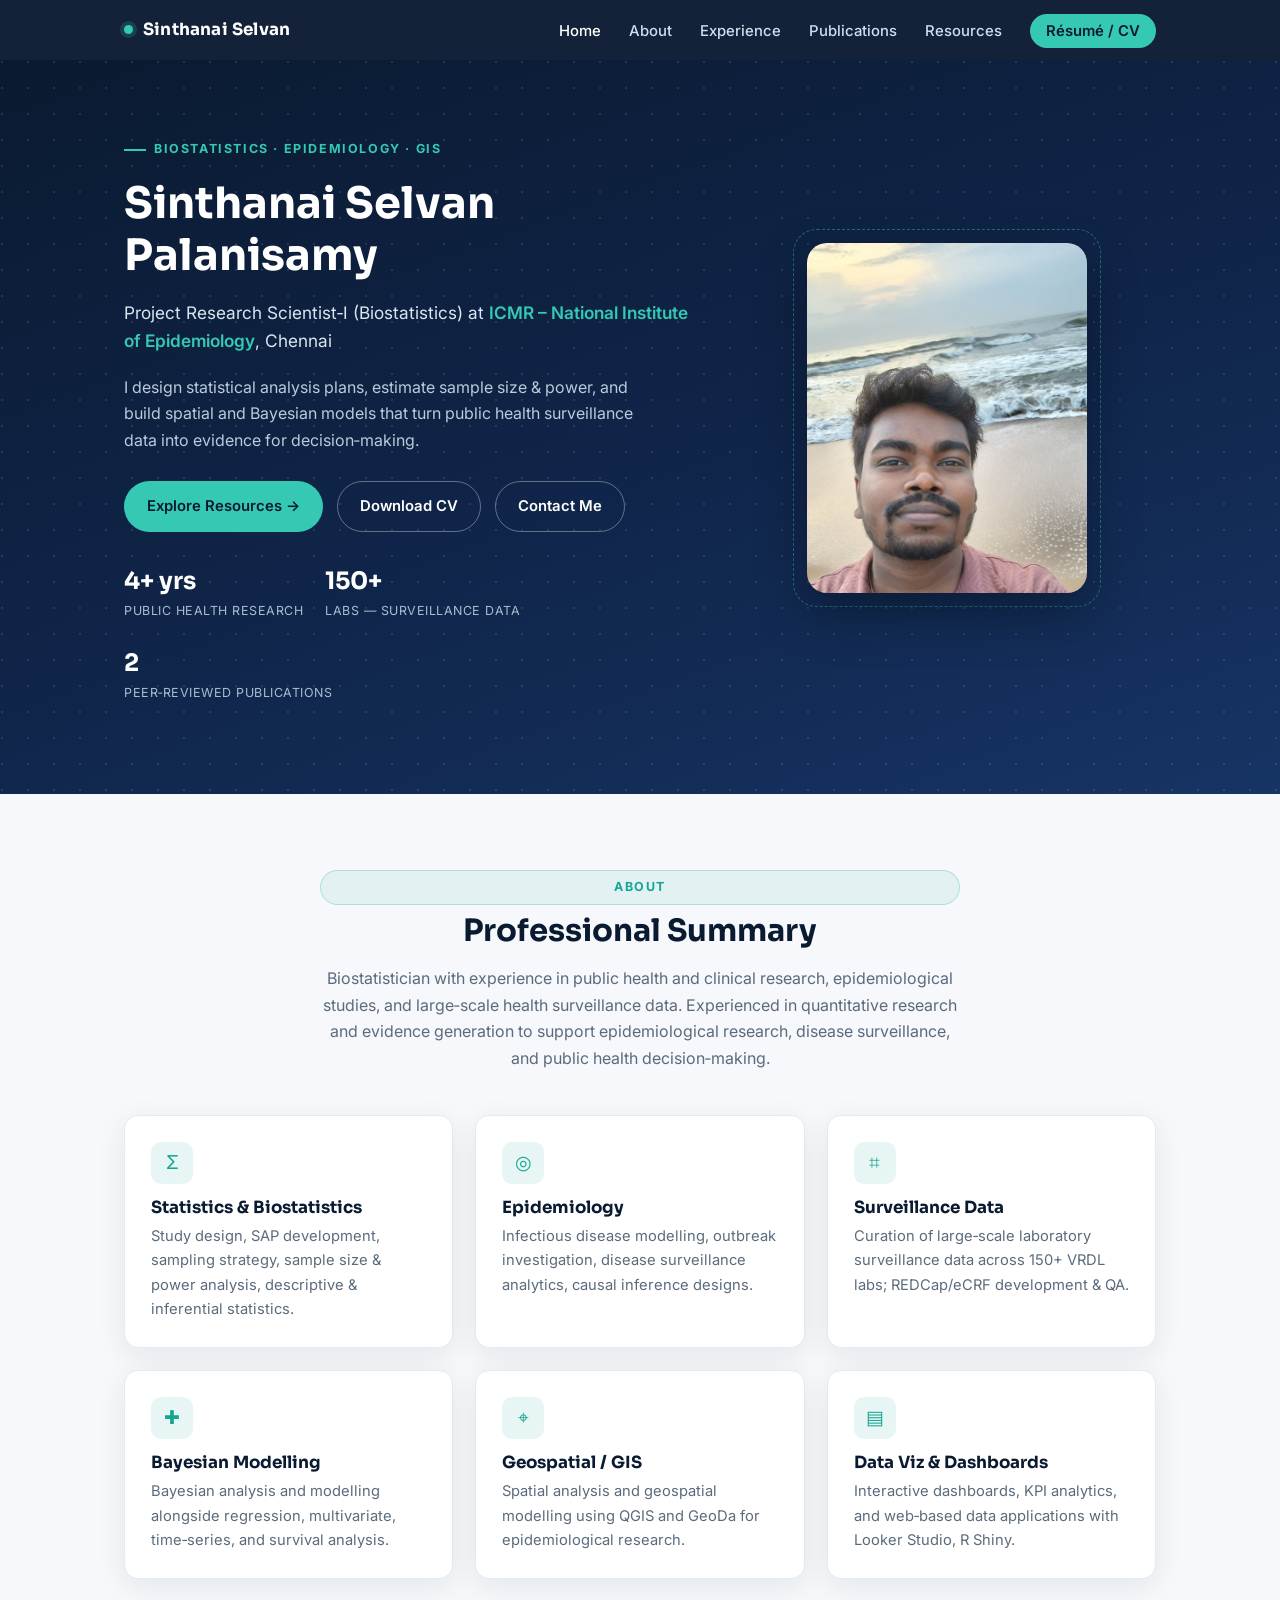
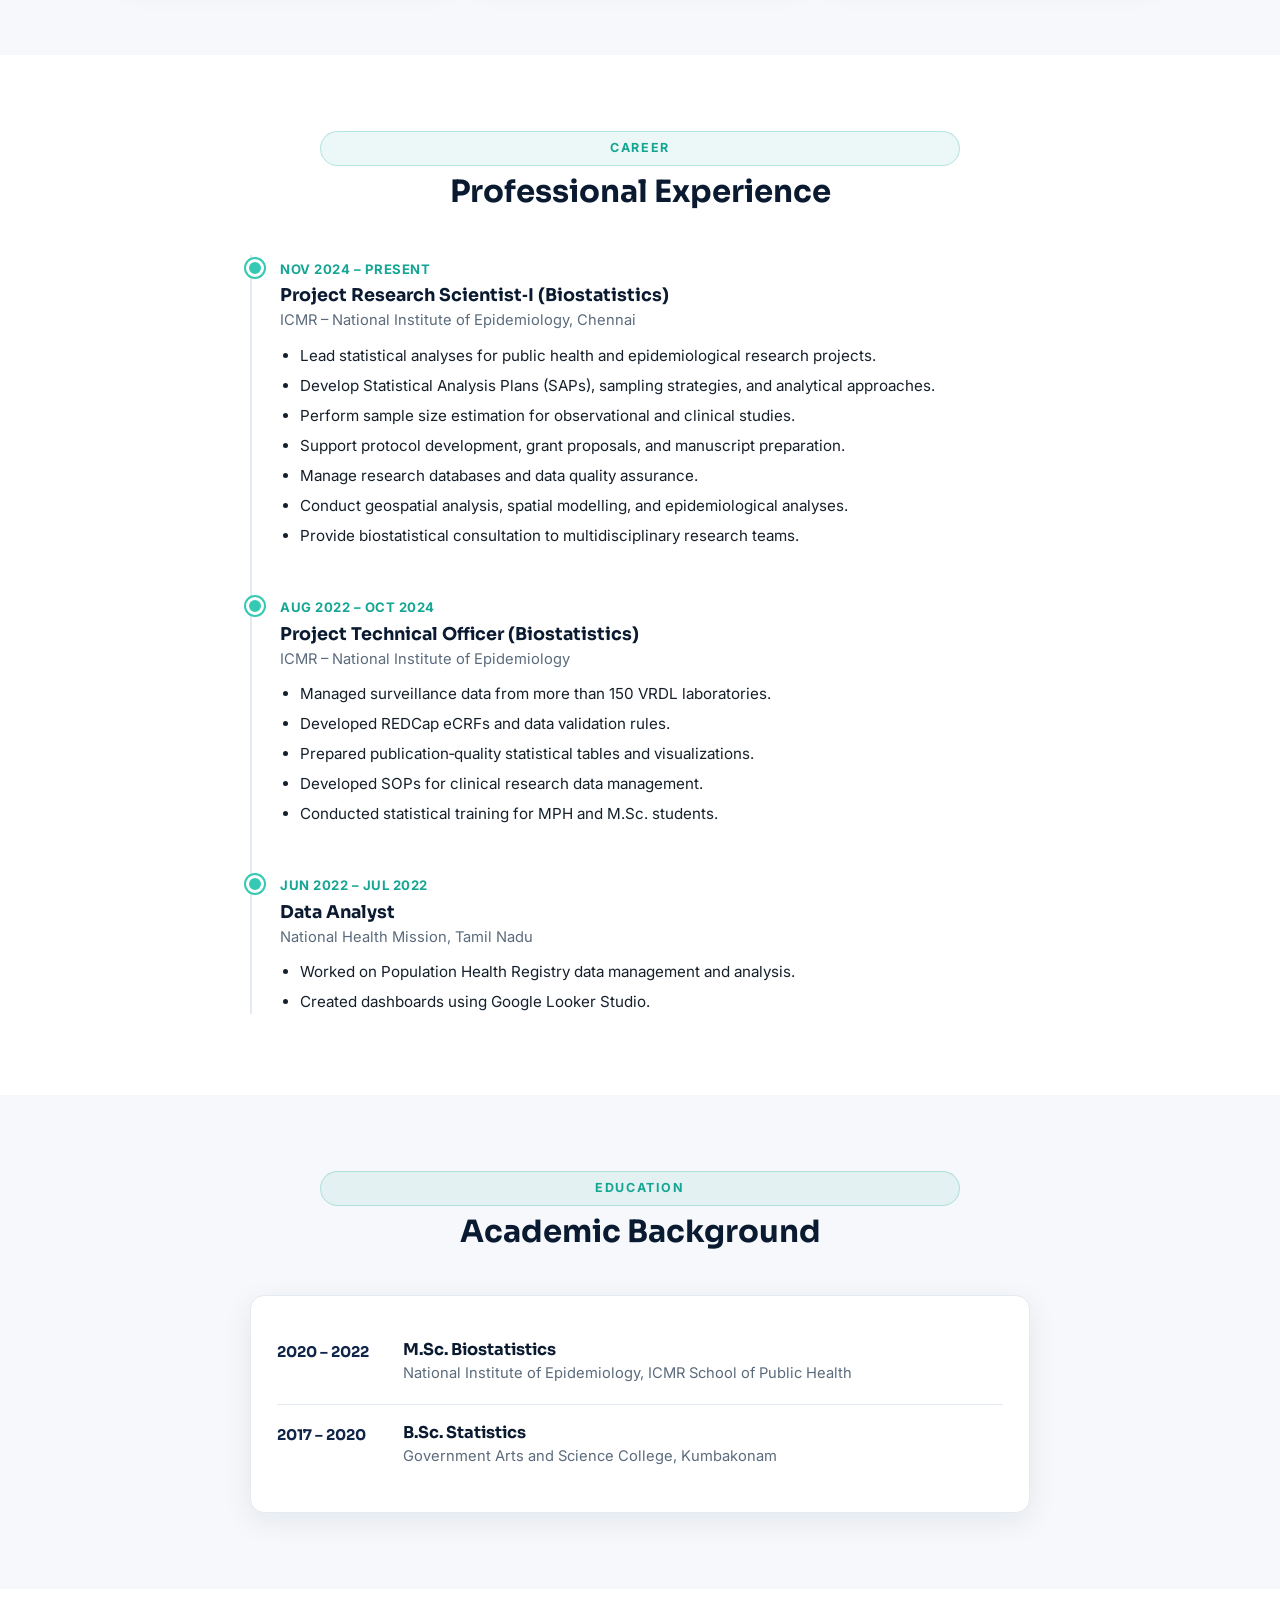
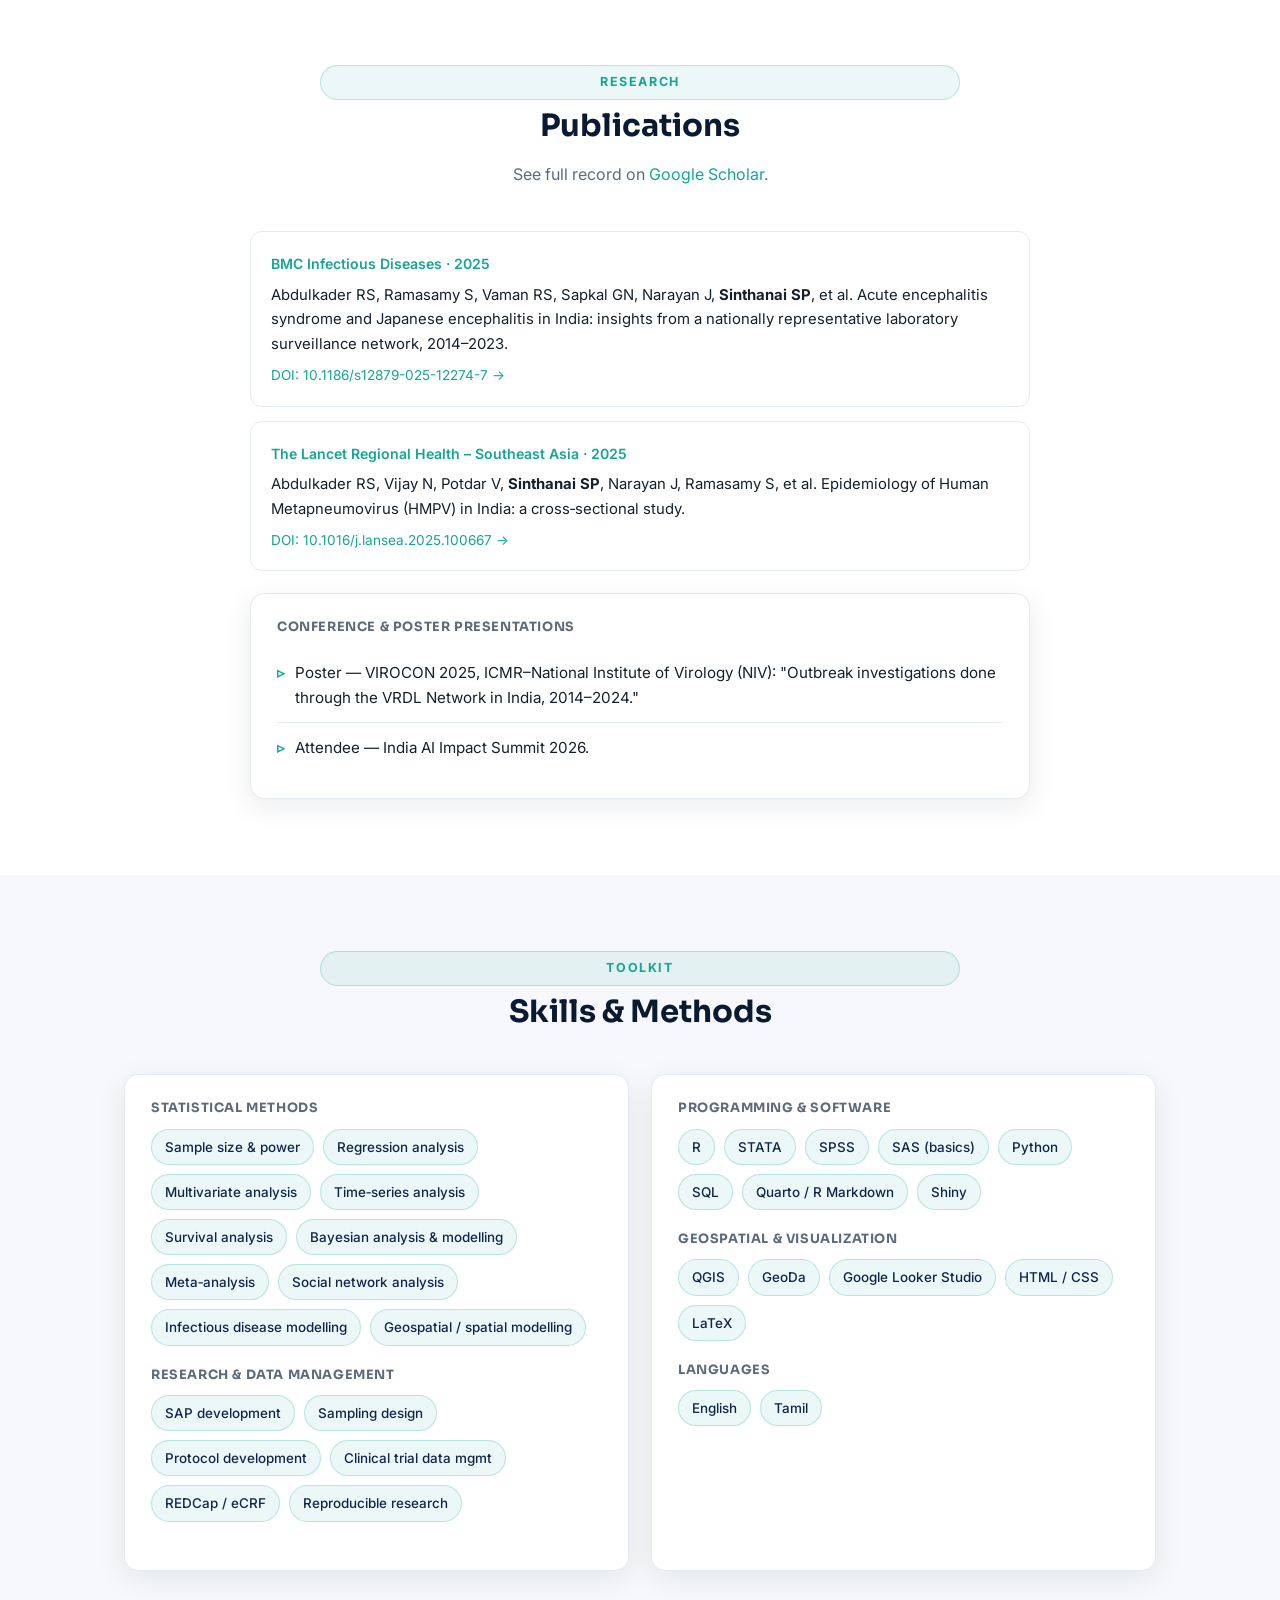
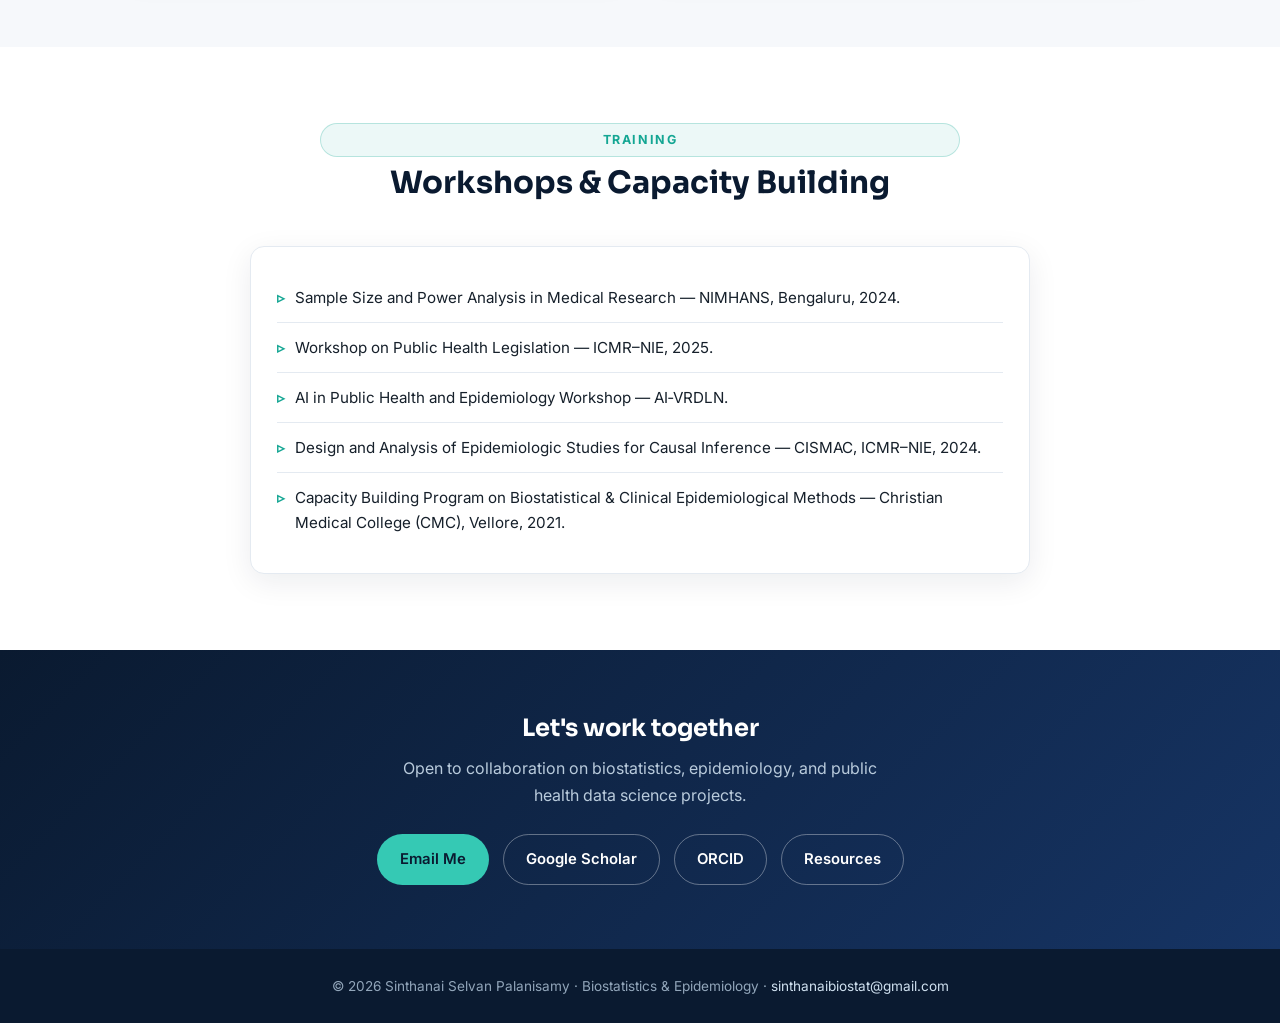
==== index.html @ 47ea40ed "push" ====
<!DOCTYPE html>
<html lang="en">
<head>
<meta charset="UTF-8">
<meta name="viewport" content="width=device-width, initial-scale=1.0">
<title>Sinthanai Selvan Palanisamy | Biostatistician &amp; Epidemiologist</title>
<meta name="description" content="Portfolio of Sinthanai Selvan Palanisamy, Biostatistician at ICMR–National Institute of Epidemiology. Statistical analysis, sample size &amp; power calculators, and epidemiology resources.">
<link rel="icon" href="data:image/svg+xml,%3Csvg xmlns='http://www.w3.org/2000/svg' viewBox='0 0 100 100'%3E%3Crect width='100' height='100' rx='20' fill='%230a1a30'/%3E%3Ctext x='50' y='68' font-size='58' font-family='sans-serif' font-weight='700' fill='%2335c9b4' text-anchor='middle'%3ES%3C/text%3E%3C/svg%3E">
<link rel="preconnect" href="https://fonts.googleapis.com">
<link rel="preconnect" href="https://fonts.gstatic.com" crossorigin>
<link href="https://fonts.googleapis.com/css2?family=Inter:wght@400;500;600;700&family=Sora:wght@600;700;800&display=swap" rel="stylesheet">
<link rel="stylesheet" href="assets/css/style.css">
</head>
<body>

<header class="site-header">
  <nav class="nav">
    <a href="index.html" class="brand"><span class="dot"></span> Sinthanai Selvan</a>
    <button class="nav-burger" id="navBurger" aria-label="Toggle menu" aria-expanded="false">&#9776;</button>
    <ul class="nav-links" id="navLinks">
      <li><a href="index.html" class="active">Home</a></li>
      <li><a href="index.html#about">About</a></li>
      <li><a href="index.html#experience">Experience</a></li>
      <li><a href="index.html#publications">Publications</a></li>
      <li><a href="resources.html">Resources</a></li>
      <li><a href="assets/cv/Sinthanai_Selvan_CV.pdf" class="cta" target="_blank" rel="noopener">Résumé / CV</a></li>
    </ul>
  </nav>
</header>

<!-- ================= HERO ================= -->
<section class="hero">
  <div class="geo-bg"></div>
  <div class="container">
    <div class="hero-text">
      <span class="eyebrow">Biostatistics · Epidemiology · GIS</span>
      <h1>Sinthanai Selvan Palanisamy</h1>
      <p class="role">Project Research Scientist&#8209;I (Biostatistics) at <strong>ICMR – National Institute of Epidemiology</strong>, Chennai</p>
      <p class="lead">I design statistical analysis plans, estimate sample size &amp; power, and build spatial and Bayesian models that turn public health surveillance data into evidence for decision‑making.</p>
      <div class="hero-actions">
        <a href="resources.html" class="btn btn-primary">Explore Resources →</a>
        <a href="assets/cv/Sinthanai_Selvan_CV.pdf" class="btn btn-ghost" target="_blank" rel="noopener">Download CV</a>
        <a href="mailto:sinthanaibiostat@gmail.com" class="btn btn-ghost">Contact Me</a>
      </div>
      <div class="hero-stats">
        <div class="hero-stat"><div class="num">4+ yrs</div><div class="label">Public Health Research</div></div>
        <div class="hero-stat"><div class="num">150+</div><div class="label">Labs — Surveillance Data</div></div>
        <div class="hero-stat"><div class="num">2</div><div class="label">Peer‑reviewed Publications</div></div>
      </div>
    </div>
    <div class="hero-photo-wrap">
      <div class="hero-photo-ring"></div>
      <img src="assets/images/profile.jpg" alt="Portrait of Sinthanai Selvan Palanisamy" class="hero-photo">
    </div>
  </div>
</section>

<!-- ================= ABOUT / EXPERTISE ================= -->
<section id="about" class="section">
  <div class="container">
    <div class="section-head">
      <span class="tag">About</span>
      <h2>Professional Summary</h2>
      <p>Biostatistician with experience in public health and clinical research, epidemiological studies, and large‑scale health surveillance data. Experienced in quantitative research and evidence generation to support epidemiological research, disease surveillance, and public health decision‑making.</p>
    </div>

    <div class="grid grid-3">
      <div class="card expertise-card">
        <div class="icon">Σ</div>
        <h3>Statistics &amp; Biostatistics</h3>
        <p>Study design, SAP development, sampling strategy, sample size &amp; power analysis, descriptive &amp; inferential statistics.</p>
      </div>
      <div class="card expertise-card">
        <div class="icon">◎</div>
        <h3>Epidemiology</h3>
        <p>Infectious disease modelling, outbreak investigation, disease surveillance analytics, causal inference designs.</p>
      </div>
      <div class="card expertise-card">
        <div class="icon">⌗</div>
        <h3>Surveillance Data</h3>
        <p>Curation of large‑scale laboratory surveillance data across 150+ VRDL labs; REDCap/eCRF development &amp; QA.</p>
      </div>
      <div class="card expertise-card">
        <div class="icon">✚</div>
        <h3>Bayesian Modelling</h3>
        <p>Bayesian analysis and modelling alongside regression, multivariate, time‑series, and survival analysis.</p>
      </div>
      <div class="card expertise-card">
        <div class="icon">⌖</div>
        <h3>Geospatial / GIS</h3>
        <p>Spatial analysis and geospatial modelling using QGIS and GeoDa for epidemiological research.</p>
      </div>
      <div class="card expertise-card">
        <div class="icon">▤</div>
        <h3>Data Viz &amp; Dashboards</h3>
        <p>Interactive dashboards, KPI analytics, and web‑based data applications with Looker Studio, R Shiny.</p>
      </div>
    </div>
  </div>
</section>

<!-- ================= EXPERIENCE ================= -->
<section id="experience" class="section section-alt">
  <div class="container">
    <div class="section-head">
      <span class="tag">Career</span>
      <h2>Professional Experience</h2>
    </div>

    <div class="timeline">
      <div class="timeline-item">
        <span class="period">Nov 2024 – Present</span>
        <h3>Project Research Scientist‑I (Biostatistics)</h3>
        <div class="org">ICMR – National Institute of Epidemiology, Chennai</div>
        <ul>
          <li>Lead statistical analyses for public health and epidemiological research projects.</li>
          <li>Develop Statistical Analysis Plans (SAPs), sampling strategies, and analytical approaches.</li>
          <li>Perform sample size estimation for observational and clinical studies.</li>
          <li>Support protocol development, grant proposals, and manuscript preparation.</li>
          <li>Manage research databases and data quality assurance.</li>
          <li>Conduct geospatial analysis, spatial modelling, and epidemiological analyses.</li>
          <li>Provide biostatistical consultation to multidisciplinary research teams.</li>
        </ul>
      </div>

      <div class="timeline-item">
        <span class="period">Aug 2022 – Oct 2024</span>
        <h3>Project Technical Officer (Biostatistics)</h3>
        <div class="org">ICMR – National Institute of Epidemiology</div>
        <ul>
          <li>Managed surveillance data from more than 150 VRDL laboratories.</li>
          <li>Developed REDCap eCRFs and data validation rules.</li>
          <li>Prepared publication‑quality statistical tables and visualizations.</li>
          <li>Developed SOPs for clinical research data management.</li>
          <li>Conducted statistical training for MPH and M.Sc. students.</li>
        </ul>
      </div>

      <div class="timeline-item">
        <span class="period">Jun 2022 – Jul 2022</span>
        <h3>Data Analyst</h3>
        <div class="org">National Health Mission, Tamil Nadu</div>
        <ul>
          <li>Worked on Population Health Registry data management and analysis.</li>
          <li>Created dashboards using Google Looker Studio.</li>
        </ul>
      </div>
    </div>
  </div>
</section>

<!-- ================= EDUCATION ================= -->
<section id="education" class="section">
  <div class="container">
    <div class="section-head">
      <span class="tag">Education</span>
      <h2>Academic Background</h2>
    </div>
    <div class="card" style="max-width:780px;margin:0 auto;">
      <div class="edu-item">
        <div class="yr">2020 – 2022</div>
        <div>
          <h3>M.Sc. Biostatistics</h3>
          <p>National Institute of Epidemiology, ICMR School of Public Health</p>
        </div>
      </div>
      <div class="edu-item">
        <div class="yr">2017 – 2020</div>
        <div>
          <h3>B.Sc. Statistics</h3>
          <p>Government Arts and Science College, Kumbakonam</p>
        </div>
      </div>
    </div>
  </div>
</section>

<!-- ================= PUBLICATIONS ================= -->
<section id="publications" class="section section-alt">
  <div class="container">
    <div class="section-head">
      <span class="tag">Research</span>
      <h2>Publications</h2>
      <p>See full record on <a href="https://scholar.google.com/citations?user=-qW3thgAAAAJ&amp;hl=en" target="_blank" rel="noopener">Google Scholar</a>.</p>
    </div>

    <div style="max-width:780px;margin:0 auto;">
      <div class="pub-item">
        <span class="journal">BMC Infectious Diseases · 2025</span>
        <p>Abdulkader RS, Ramasamy S, Vaman RS, Sapkal GN, Narayan J, <strong>Sinthanai SP</strong>, et al. Acute encephalitis syndrome and Japanese encephalitis in India: insights from a nationally representative laboratory surveillance network, 2014–2023.</p>
        <a class="doi" href="https://doi.org/10.1186/s12879-025-12274-7" target="_blank" rel="noopener">DOI: 10.1186/s12879-025-12274-7 →</a>
      </div>
      <div class="pub-item">
        <span class="journal">The Lancet Regional Health – Southeast Asia · 2025</span>
        <p>Abdulkader RS, Vijay N, Potdar V, <strong>Sinthanai SP</strong>, Narayan J, Ramasamy S, et al. Epidemiology of Human Metapneumovirus (HMPV) in India: a cross‑sectional study.</p>
        <a class="doi" href="https://doi.org/10.1016/j.lansea.2025.100667" target="_blank" rel="noopener">DOI: 10.1016/j.lansea.2025.100667 →</a>
      </div>

      <div class="card" style="margin-top:22px;">
        <h4 style="font-size:.8rem;text-transform:uppercase;letter-spacing:.6px;color:var(--muted);margin-bottom:12px;">Conference &amp; Poster Presentations</h4>
        <ul class="simple-list">
          <li>Poster — VIROCON 2025, ICMR–National Institute of Virology (NIV): "Outbreak investigations done through the VRDL Network in India, 2014–2024."</li>
          <li>Attendee — India AI Impact Summit 2026.</li>
        </ul>
      </div>
    </div>
  </div>
</section>

<!-- ================= SKILLS ================= -->
<section id="skills" class="section">
  <div class="container">
    <div class="section-head">
      <span class="tag">Toolkit</span>
      <h2>Skills &amp; Methods</h2>
    </div>

    <div class="grid grid-2">
      <div class="card">
        <div class="tag-group">
          <h4>Statistical Methods</h4>
          <div class="tags">
            <span class="tag">Sample size &amp; power</span>
            <span class="tag">Regression analysis</span>
            <span class="tag">Multivariate analysis</span>
            <span class="tag">Time‑series analysis</span>
            <span class="tag">Survival analysis</span>
            <span class="tag">Bayesian analysis &amp; modelling</span>
            <span class="tag">Meta‑analysis</span>
            <span class="tag">Social network analysis</span>
            <span class="tag">Infectious disease modelling</span>
            <span class="tag">Geospatial / spatial modelling</span>
          </div>
        </div>
        <div class="tag-group">
          <h4>Research &amp; Data Management</h4>
          <div class="tags">
            <span class="tag">SAP development</span>
            <span class="tag">Sampling design</span>
            <span class="tag">Protocol development</span>
            <span class="tag">Clinical trial data mgmt</span>
            <span class="tag">REDCap / eCRF</span>
            <span class="tag">Reproducible research</span>
          </div>
        </div>
      </div>

      <div class="card">
        <div class="tag-group">
          <h4>Programming &amp; Software</h4>
          <div class="tags">
            <span class="tag">R</span><span class="tag">STATA</span><span class="tag">SPSS</span>
            <span class="tag">SAS (basics)</span><span class="tag">Python</span><span class="tag">SQL</span>
            <span class="tag">Quarto / R Markdown</span><span class="tag">Shiny</span>
          </div>
        </div>
        <div class="tag-group">
          <h4>Geospatial &amp; Visualization</h4>
          <div class="tags">
            <span class="tag">QGIS</span><span class="tag">GeoDa</span>
            <span class="tag">Google Looker Studio</span><span class="tag">HTML / CSS</span><span class="tag">LaTeX</span>
          </div>
        </div>
        <div class="tag-group" style="margin-bottom:0;">
          <h4>Languages</h4>
          <div class="tags"><span class="tag">English</span><span class="tag">Tamil</span></div>
        </div>
      </div>
    </div>
  </div>
</section>

<!-- ================= WORKSHOPS ================= -->
<section class="section section-alt">
  <div class="container">
    <div class="section-head">
      <span class="tag">Training</span>
      <h2>Workshops &amp; Capacity Building</h2>
    </div>
    <div class="card" style="max-width:780px;margin:0 auto;">
      <ul class="simple-list">
        <li>Sample Size and Power Analysis in Medical Research — NIMHANS, Bengaluru, 2024.</li>
        <li>Workshop on Public Health Legislation — ICMR–NIE, 2025.</li>
        <li>AI in Public Health and Epidemiology Workshop — AI‑VRDLN.</li>
        <li>Design and Analysis of Epidemiologic Studies for Causal Inference — CISMAC, ICMR–NIE, 2024.</li>
        <li>Capacity Building Program on Biostatistical &amp; Clinical Epidemiological Methods — Christian Medical College (CMC), Vellore, 2021.</li>
      </ul>
    </div>
  </div>
</section>

<!-- ================= CONTACT ================= -->
<section class="contact-band">
  <div class="container">
    <h2>Let's work together</h2>
    <p>Open to collaboration on biostatistics, epidemiology, and public health data science projects.</p>
    <div class="contact-links">
      <a href="mailto:sinthanaibiostat@gmail.com" class="btn btn-primary">Email Me</a>
      <a href="https://scholar.google.com/citations?user=-qW3thgAAAAJ&amp;hl=en" target="_blank" rel="noopener" class="btn btn-ghost">Google Scholar</a>
      <a href="https://orcid.org/0009-0003-6008-2781" target="_blank" rel="noopener" class="btn btn-ghost">ORCID</a>
      <a href="resources.html" class="btn btn-ghost">Resources</a>
    </div>
  </div>
</section>

<footer class="site-footer">
  <div class="container">
    &copy; <span id="year"></span> Sinthanai Selvan Palanisamy · Biostatistics &amp; Epidemiology ·
    <a href="mailto:sinthanaibiostat@gmail.com">sinthanaibiostat@gmail.com</a>
  </div>
</footer>

<script src="assets/js/main.js"></script>
</body>
</html>
---- assets/css/style.css ----
/* ============================================================
   Sinthanai Selvan — Biostatistics / Epidemiology portfolio
   ============================================================ */

:root {
  --navy-900: #0a1a30;
  --navy-800: #10254a;
  --navy-700: #163464;
  --teal-500: #14a693;
  --teal-400: #35c9b4;
  --amber-400: #f2a65a;
  --bg: #f6f8fb;
  --surface: #ffffff;
  --text: #16202b;
  --muted: #5b6b7c;
  --border: #e4eaf1;
  --shadow: 0 8px 30px rgba(10, 26, 48, 0.08);
  --radius: 14px;
  --maxw: 1080px;
  --font-head: "Sora", "Segoe UI", sans-serif;
  --font-body: "Inter", "Segoe UI", sans-serif;
}

* { box-sizing: border-box; }

html { scroll-behavior: smooth; }

body {
  margin: 0;
  font-family: var(--font-body);
  color: var(--text);
  background: var(--bg);
  line-height: 1.65;
  -webkit-font-smoothing: antialiased;
}

img { max-width: 100%; display: block; }

a { color: var(--teal-500); text-decoration: none; }
a:hover { text-decoration: underline; }

h1, h2, h3, h4 {
  font-family: var(--font-head);
  color: var(--navy-900);
  line-height: 1.2;
  margin: 0 0 .5em;
}

.container {
  max-width: var(--maxw);
  margin: 0 auto;
  padding: 0 24px;
}

/* ---------- Background motif: geospatial dot-grid ---------- */
.geo-bg {
  position: absolute;
  inset: 0;
  background-image:
    radial-gradient(circle at 2px 2px, rgba(255,255,255,0.10) 1.5px, transparent 1.5px);
  background-size: 26px 26px;
  pointer-events: none;
}

/* ---------- Nav ---------- */
.site-header {
  position: sticky;
  top: 0;
  z-index: 50;
  background: rgba(10, 26, 48, 0.96);
  backdrop-filter: blur(6px);
}

.nav {
  display: flex;
  align-items: center;
  justify-content: space-between;
  padding: 16px 24px;
  max-width: var(--maxw);
  margin: 0 auto;
}

.brand {
  color: #fff;
  font-family: var(--font-head);
  font-weight: 700;
  font-size: 1.05rem;
  letter-spacing: .2px;
  display: flex;
  align-items: center;
  gap: 10px;
}

.brand .dot {
  width: 9px; height: 9px;
  border-radius: 50%;
  background: var(--teal-400);
  box-shadow: 0 0 0 4px rgba(53,201,180,0.18);
}

.nav-links {
  display: flex;
  gap: 28px;
  list-style: none;
  margin: 0;
  padding: 0;
}

.nav-links a {
  color: #cfe0ef;
  font-size: .93rem;
  font-weight: 500;
}

.nav-links a:hover,
.nav-links a.active {
  color: #fff;
  text-decoration: none;
}

.nav-links a.cta {
  color: var(--navy-900);
  background: var(--teal-400);
  padding: 8px 16px;
  border-radius: 999px;
  font-weight: 600;
}
.nav-links a.cta:hover { background: #4fd8c4; }

.nav-burger {
  display: none;
  background: none;
  border: none;
  color: #fff;
  font-size: 1.4rem;
  cursor: pointer;
  padding: 4px 8px;
}

/* ---------- Hero ---------- */
.hero {
  position: relative;
  background: linear-gradient(160deg, var(--navy-900) 0%, var(--navy-800) 55%, var(--navy-700) 100%);
  color: #fff;
  overflow: hidden;
  padding: 72px 0 90px;
}

.hero .container {
  position: relative;
  z-index: 2;
  display: grid;
  grid-template-columns: 1.15fr 0.85fr;
  gap: 48px;
  align-items: center;
}

.eyebrow {
  display: inline-flex;
  align-items: center;
  gap: 8px;
  font-size: .78rem;
  letter-spacing: 1.6px;
  text-transform: uppercase;
  color: var(--teal-400);
  font-weight: 700;
  margin-bottom: 18px;
}

.eyebrow::before {
  content: "";
  width: 22px; height: 2px;
  background: var(--teal-400);
}

.hero h1 {
  color: #fff;
  font-size: clamp(1.9rem, 3.4vw, 2.7rem);
  margin-bottom: .35em;
}

.hero .role {
  font-size: 1.08rem;
  color: #d9e6f2;
  margin-bottom: 18px;
}

.hero .role strong { color: var(--teal-400); font-weight: 600; }

.hero p.lead {
  color: #b9cbdc;
  max-width: 54ch;
  margin-bottom: 28px;
}

.hero-actions {
  display: flex;
  flex-wrap: wrap;
  gap: 14px;
}

.btn {
  display: inline-flex;
  align-items: center;
  gap: 8px;
  padding: 12px 22px;
  border-radius: 999px;
  font-weight: 600;
  font-size: .93rem;
  border: 1px solid transparent;
  cursor: pointer;
  transition: transform .15s ease, background .15s ease, border-color .15s ease;
}
.btn:hover { transform: translateY(-1px); text-decoration: none; }

.btn-primary { background: var(--teal-400); color: var(--navy-900); }
.btn-primary:hover { background: #4fd8c4; }

.btn-ghost { border-color: rgba(255,255,255,0.35); color: #fff; }
.btn-ghost:hover { border-color: #fff; background: rgba(255,255,255,0.06); }

.btn-outline { border-color: var(--border); color: var(--navy-900); background: #fff; }
.btn-outline:hover { border-color: var(--teal-500); color: var(--teal-500); }

.hero-photo-wrap {
  position: relative;
  justify-self: center;
}

.hero-photo-ring {
  position: absolute;
  inset: -14px;
  border: 1.5px dashed rgba(53, 201, 180, 0.45);
  border-radius: 24px;
}

.hero-photo {
  width: 280px;
  height: 350px;
  object-fit: cover;
  border-radius: 20px;
  box-shadow: 0 20px 50px rgba(0,0,0,0.35);
  position: relative;
  z-index: 1;
}

.hero-stats {
  display: flex;
  gap: 22px;
  margin-top: 30px;
  flex-wrap: wrap;
}

.hero-stat .num {
  font-family: var(--font-head);
  font-size: 1.5rem;
  font-weight: 700;
  color: #fff;
}
.hero-stat .label {
  font-size: .78rem;
  color: #a8bdd0;
  text-transform: uppercase;
  letter-spacing: .5px;
}

/* ---------- Section ---------- */
.section { padding: 76px 0; }
.section-alt { background: var(--surface); }

.section-head {
  max-width: 640px;
  margin: 0 auto 44px;
  text-align: center;
}

.section-head .tag {
  font-size: .78rem;
  letter-spacing: 1.6px;
  text-transform: uppercase;
  color: var(--teal-500);
  font-weight: 700;
  display: block;
  margin-bottom: 8px;
}

.section-head h2 { font-size: clamp(1.5rem, 2.4vw, 2rem); }
.section-head p { color: var(--muted); }

/* ---------- Cards / grid ---------- */
.grid {
  display: grid;
  gap: 22px;
}
.grid-3 { grid-template-columns: repeat(3, 1fr); }
.grid-2 { grid-template-columns: repeat(2, 1fr); }

.card {
  background: var(--surface);
  border: 1px solid var(--border);
  border-radius: var(--radius);
  padding: 26px;
  box-shadow: var(--shadow);
}

.expertise-card .icon {
  width: 42px; height: 42px;
  border-radius: 10px;
  background: rgba(20,166,147,0.1);
  color: var(--teal-500);
  display: flex; align-items: center; justify-content: center;
  font-size: 1.2rem;
  margin-bottom: 14px;
}

.expertise-card h3 { font-size: 1.05rem; margin-bottom: 6px; }
.expertise-card p { color: var(--muted); font-size: .92rem; margin: 0; }

/* ---------- Timeline ---------- */
.timeline {
  position: relative;
  max-width: 780px;
  margin: 0 auto;
  padding-left: 28px;
  border-left: 2px solid var(--border);
}

.timeline-item {
  position: relative;
  padding-bottom: 40px;
}
.timeline-item:last-child { padding-bottom: 0; }

.timeline-item::before {
  content: "";
  position: absolute;
  left: -34px;
  top: 4px;
  width: 12px; height: 12px;
  border-radius: 50%;
  background: var(--teal-400);
  border: 3px solid var(--surface);
  box-shadow: 0 0 0 2px var(--teal-400);
}

.timeline-item .period {
  font-size: .82rem;
  color: var(--teal-500);
  font-weight: 700;
  text-transform: uppercase;
  letter-spacing: .5px;
}

.timeline-item h3 { font-size: 1.1rem; margin: 4px 0 2px; }
.timeline-item .org { color: var(--muted); font-size: .92rem; margin-bottom: 10px; }

.timeline-item ul { margin: 0; padding-left: 20px; color: var(--text); }
.timeline-item li { margin-bottom: 5px; font-size: .95rem; }

/* ---------- Education ---------- */
.edu-item {
  display: flex;
  gap: 16px;
  padding: 18px 0;
  border-bottom: 1px solid var(--border);
}
.edu-item:last-child { border-bottom: none; }
.edu-item .yr {
  min-width: 110px;
  font-weight: 700;
  color: var(--navy-800);
  font-family: var(--font-head);
  font-size: .92rem;
}
.edu-item h3 { font-size: 1.02rem; margin-bottom: 2px; }
.edu-item p { margin: 0; color: var(--muted); font-size: .92rem; }

/* ---------- Skills / tags ---------- */
.tag-group { margin-bottom: 22px; }
.tag-group h4 {
  font-size: .8rem;
  text-transform: uppercase;
  letter-spacing: .6px;
  color: var(--muted);
  margin-bottom: 12px;
}
.tags { display: flex; flex-wrap: wrap; gap: 9px; }
.tag {
  background: rgba(20,166,147,0.08);
  color: var(--navy-800);
  border: 1px solid rgba(20,166,147,0.25);
  padding: 6px 13px;
  border-radius: 999px;
  font-size: .84rem;
  font-weight: 500;
}

/* ---------- Publications ---------- */
.pub-item {
  padding: 18px 20px;
  border: 1px solid var(--border);
  border-radius: 12px;
  background: var(--surface);
  margin-bottom: 14px;
}
.pub-item .journal { color: var(--teal-500); font-weight: 600; font-size: .88rem; }
.pub-item p { margin: 6px 0 0; font-size: .93rem; color: var(--text); }
.pub-item .doi { display: inline-block; margin-top: 8px; font-size: .85rem; }

/* ---------- Lists (workshops/conf) ---------- */
.simple-list { list-style: none; padding: 0; margin: 0; }
.simple-list li {
  padding: 12px 0;
  border-bottom: 1px solid var(--border);
  font-size: .95rem;
  display: flex;
  gap: 10px;
}
.simple-list li:last-child { border-bottom: none; }
.simple-list li::before { content: "▹"; color: var(--teal-500); font-weight: 700; }

/* ---------- Contact ---------- */
.contact-band {
  background: linear-gradient(135deg, var(--navy-900), var(--navy-700));
  color: #fff;
  text-align: center;
  padding: 64px 0;
}
.contact-band h2 { color: #fff; }
.contact-band p { color: #b9cbdc; max-width: 50ch; margin: 0 auto 26px; }
.contact-links {
  display: flex;
  justify-content: center;
  gap: 14px;
  flex-wrap: wrap;
}

/* ---------- Footer ---------- */
.site-footer {
  background: var(--navy-900);
  color: #92a6ba;
  padding: 26px 0;
  font-size: .85rem;
  text-align: center;
}
.site-footer a { color: #cfe0ef; }

/* ---------- Resources page ---------- */
.resource-hero {
  background: linear-gradient(160deg, var(--navy-900), var(--navy-700));
  color: #fff;
  padding: 56px 0 64px;
  text-align: center;
}
.resource-hero h1 { color: #fff; }
.resource-hero p { color: #b9cbdc; max-width: 60ch; margin: 10px auto 0; }

.res-nav {
  display: flex;
  justify-content: center;
  gap: 10px;
  flex-wrap: wrap;
  margin-top: 28px;
}
.res-nav a {
  color: #d9e6f2;
  border: 1px solid rgba(255,255,255,0.25);
  padding: 8px 16px;
  border-radius: 999px;
  font-size: .88rem;
  font-weight: 500;
}
.res-nav a:hover { background: rgba(255,255,255,0.08); text-decoration: none; }

.ppt-grid {
  display: grid;
  grid-template-columns: repeat(auto-fill, minmax(240px, 1fr));
  gap: 18px;
}

.ppt-card {
  background: var(--surface);
  border: 1px solid var(--border);
  border-radius: var(--radius);
  padding: 22px;
  box-shadow: var(--shadow);
  display: flex;
  flex-direction: column;
  gap: 10px;
}
.ppt-card .file-icon {
  width: 40px; height: 40px;
  border-radius: 9px;
  background: rgba(242,166,90,0.15);
  color: var(--amber-400);
  display: flex; align-items: center; justify-content: center;
  font-weight: 700;
  font-size: .8rem;
}
.ppt-card h3 { font-size: 1rem; margin-bottom: 2px; }
.ppt-card p { color: var(--muted); font-size: .88rem; margin: 0; flex-grow: 1; }

.empty-state {
  text-align: center;
  padding: 46px 24px;
  border: 1.5px dashed var(--border);
  border-radius: var(--radius);
  color: var(--muted);
  background: var(--surface);
}
.empty-state h3 { color: var(--navy-800); margin-bottom: 8px; }
.empty-state code {
  background: var(--bg);
  padding: 2px 8px;
  border-radius: 6px;
  font-size: .85rem;
}

/* ---------- Tool panels (calculators) ---------- */
.tool-tabs {
  display: flex;
  gap: 8px;
  flex-wrap: wrap;
  margin-bottom: 26px;
}
.tool-tab {
  padding: 9px 18px;
  border-radius: 999px;
  border: 1px solid var(--border);
  background: var(--surface);
  color: var(--muted);
  font-weight: 600;
  font-size: .88rem;
  cursor: pointer;
}
.tool-tab.active {
  background: var(--navy-900);
  color: #fff;
  border-color: var(--navy-900);
}

.tool-panel {
  background: var(--surface);
  border: 1px solid var(--border);
  border-radius: var(--radius);
  padding: 30px;
  box-shadow: var(--shadow);
  display: none;
}
.tool-panel.active { display: block; }

.form-grid {
  display: grid;
  grid-template-columns: repeat(2, 1fr);
  gap: 18px;
  margin-bottom: 20px;
}

.field label {
  display: block;
  font-size: .85rem;
  font-weight: 600;
  color: var(--navy-800);
  margin-bottom: 6px;
}
.field .hint { font-size: .78rem; color: var(--muted); font-weight: 400; margin-left: 4px; }

.field input[type="text"],
.field input[type="number"],
.field select,
.field textarea {
  width: 100%;
  padding: 10px 12px;
  border: 1px solid var(--border);
  border-radius: 9px;
  font-size: .93rem;
  font-family: var(--font-body);
  background: var(--bg);
  color: var(--text);
}
.field textarea { resize: vertical; min-height: 90px; }
.field input:focus, .field select:focus, .field textarea:focus {
  outline: none;
  border-color: var(--teal-500);
  box-shadow: 0 0 0 3px rgba(20,166,147,0.15);
}

.sub-tabs {
  display: flex;
  gap: 8px;
  margin-bottom: 22px;
  flex-wrap: wrap;
}
.sub-tab {
  padding: 6px 14px;
  font-size: .82rem;
  font-weight: 600;
  border-radius: 8px;
  background: var(--bg);
  border: 1px solid var(--border);
  color: var(--muted);
  cursor: pointer;
}
.sub-tab.active { background: rgba(20,166,147,0.1); color: var(--teal-500); border-color: rgba(20,166,147,0.35); }

.calc-mode { display: none; }
.calc-mode.active { display: block; }

.result-box {
  margin-top: 22px;
  padding: 22px;
  border-radius: 12px;
  background: linear-gradient(135deg, rgba(20,166,147,0.08), rgba(53,201,180,0.05));
  border: 1px solid rgba(20,166,147,0.25);
}
.result-box .result-figure {
  font-family: var(--font-head);
  font-size: 2rem;
  font-weight: 700;
  color: var(--navy-900);
}
.result-box .result-label {
  font-size: .82rem;
  text-transform: uppercase;
  letter-spacing: .5px;
  color: var(--teal-500);
  font-weight: 700;
  margin-bottom: 4px;
}
.result-box .result-note {
  font-size: .85rem;
  color: var(--muted);
  margin-top: 10px;
}
.result-box.hidden { display: none; }

.stat-results-grid {
  display: grid;
  grid-template-columns: repeat(auto-fill, minmax(140px, 1fr));
  gap: 14px;
  margin-top: 18px;
}
.stat-tile {
  background: var(--bg);
  border: 1px solid var(--border);
  border-radius: 10px;
  padding: 14px 16px;
}
.stat-tile .v { font-family: var(--font-head); font-size: 1.25rem; font-weight: 700; color: var(--navy-900); }
.stat-tile .k { font-size: .76rem; color: var(--muted); text-transform: uppercase; letter-spacing: .4px; }

.formula-note {
  font-size: .82rem;
  color: var(--muted);
  background: var(--bg);
  border-left: 3px solid var(--teal-400);
  padding: 10px 14px;
  border-radius: 0 8px 8px 0;
  margin-top: 16px;
}

.disclaimer {
  font-size: .8rem;
  color: var(--muted);
  text-align: center;
  margin-top: 14px;
}

/* ---------- Responsive ---------- */
@media (max-width: 860px) {
  .hero .container { grid-template-columns: 1fr; text-align: center; }
  .hero-photo-wrap { order: -1; }
  .hero-actions, .hero-stats { justify-content: center; }
  .grid-3 { grid-template-columns: 1fr 1fr; }
  .form-grid { grid-template-columns: 1fr; }

  .nav-burger { display: block; }
  .nav-links {
    position: absolute;
    top: 100%;
    left: 0;
    right: 0;
    flex-direction: column;
    background: var(--navy-900);
    padding: 10px 24px 20px;
    gap: 4px;
    display: none;
  }
  .nav-links.open { display: flex; }
  .nav-links li { width: 100%; }
  .nav-links a { display: block; padding: 10px 0; }
  .nav-links a.cta { display: inline-block; margin-top: 6px; }
}

@media (max-width: 560px) {
  .grid-3, .grid-2 { grid-template-columns: 1fr; }
  .hero-photo { width: 220px; height: 275px; }
  .section { padding: 56px 0; }
}
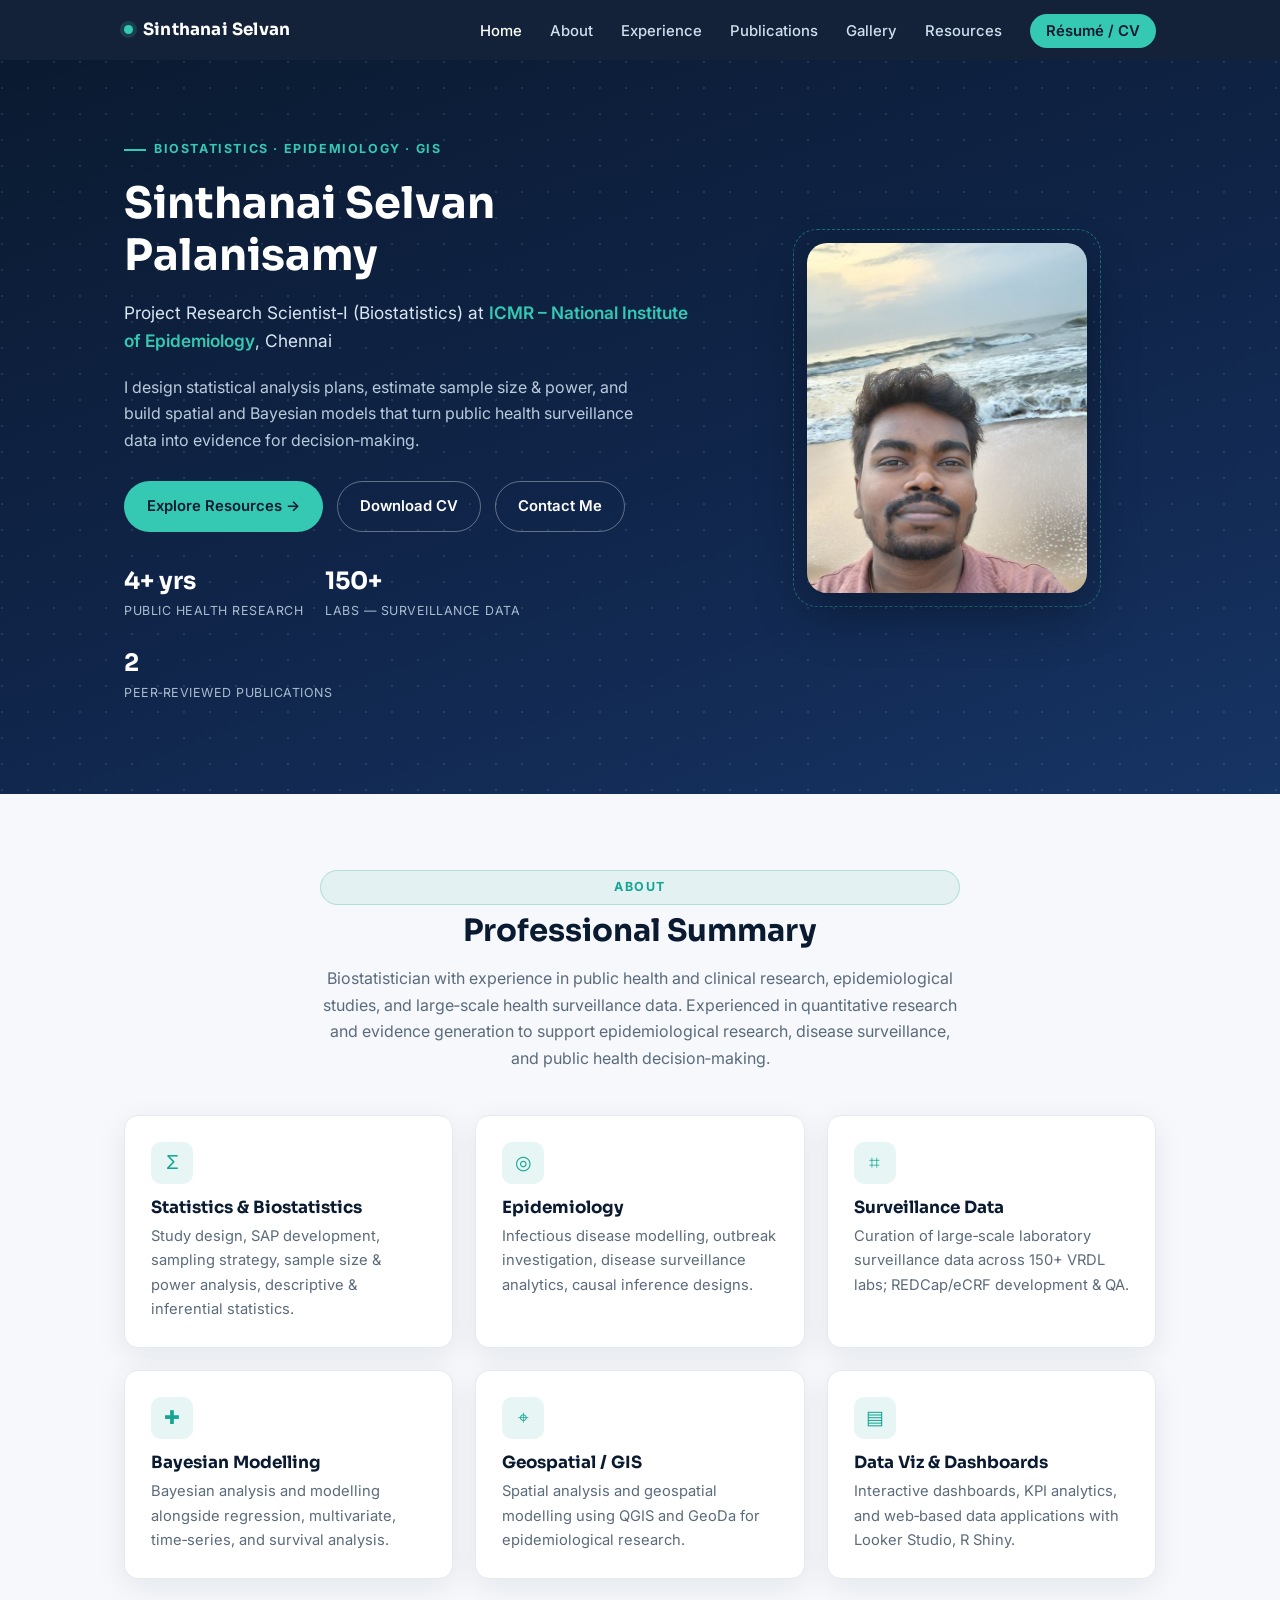
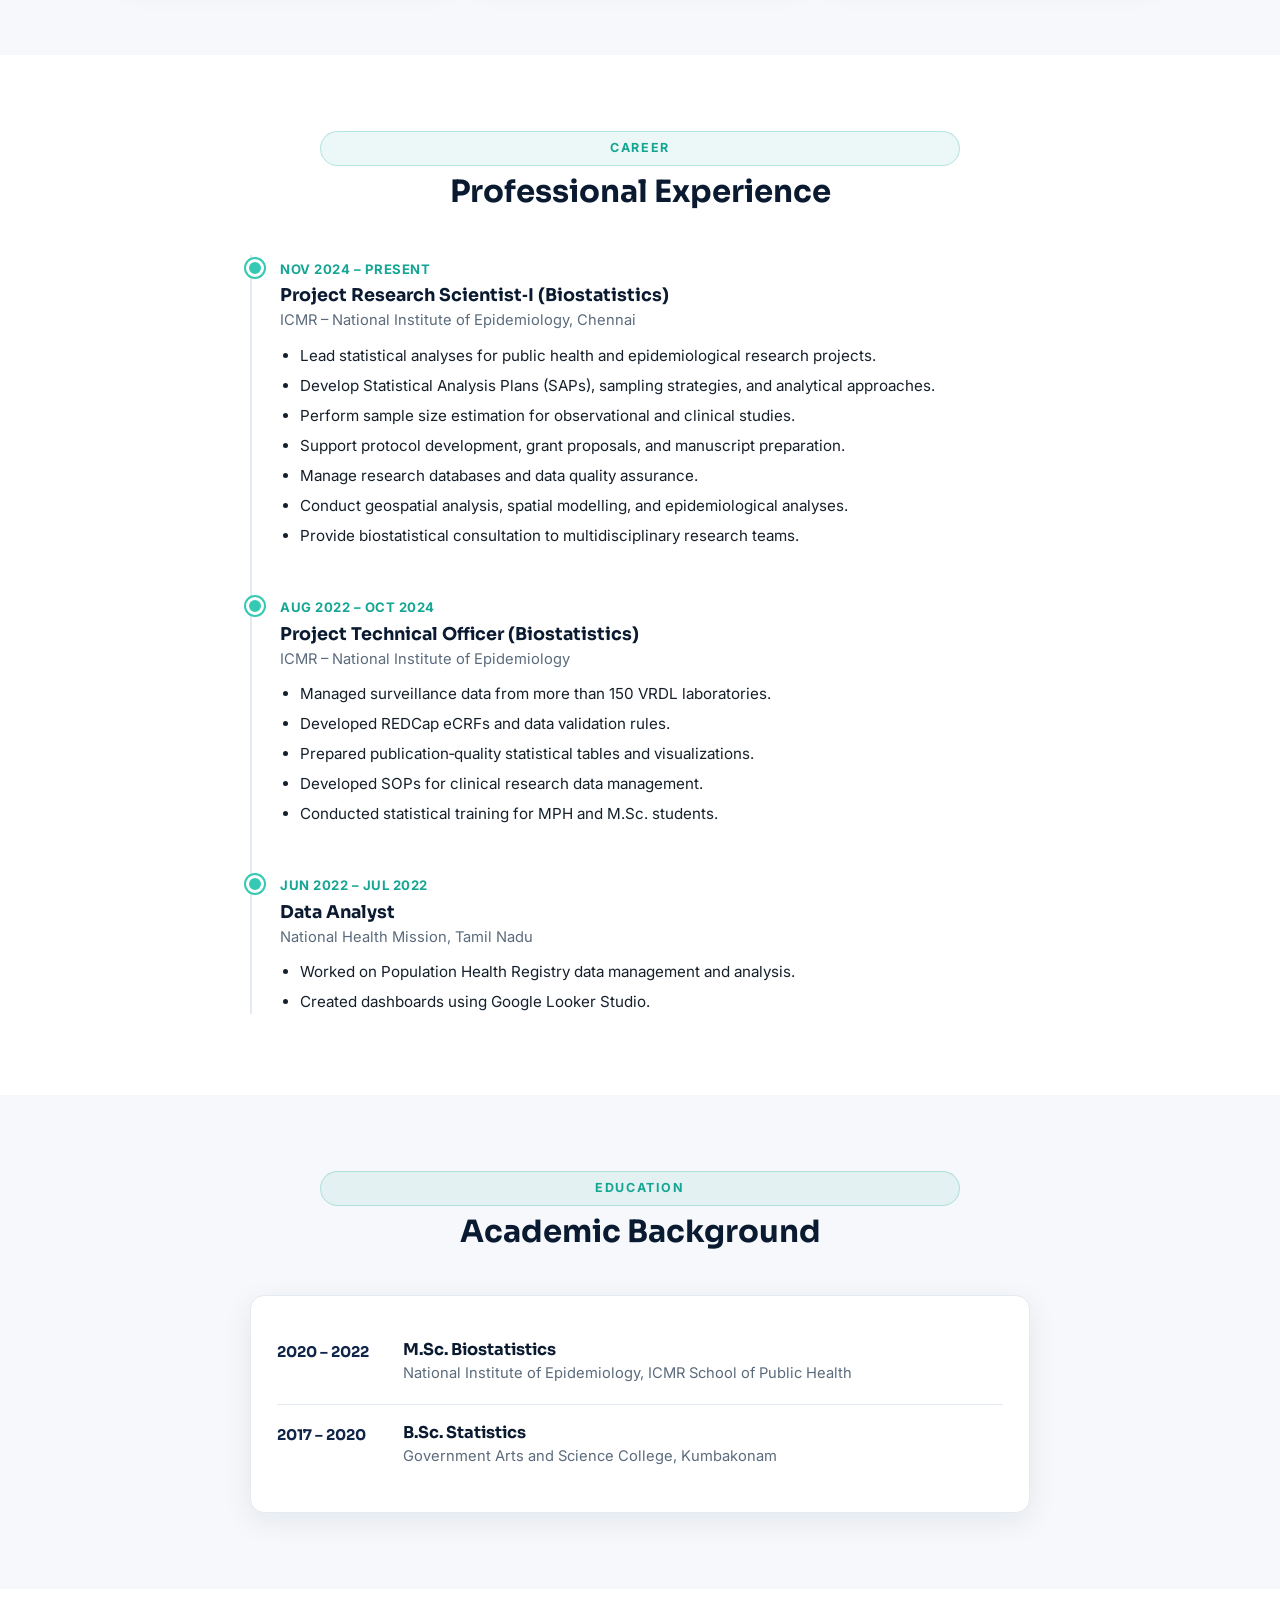
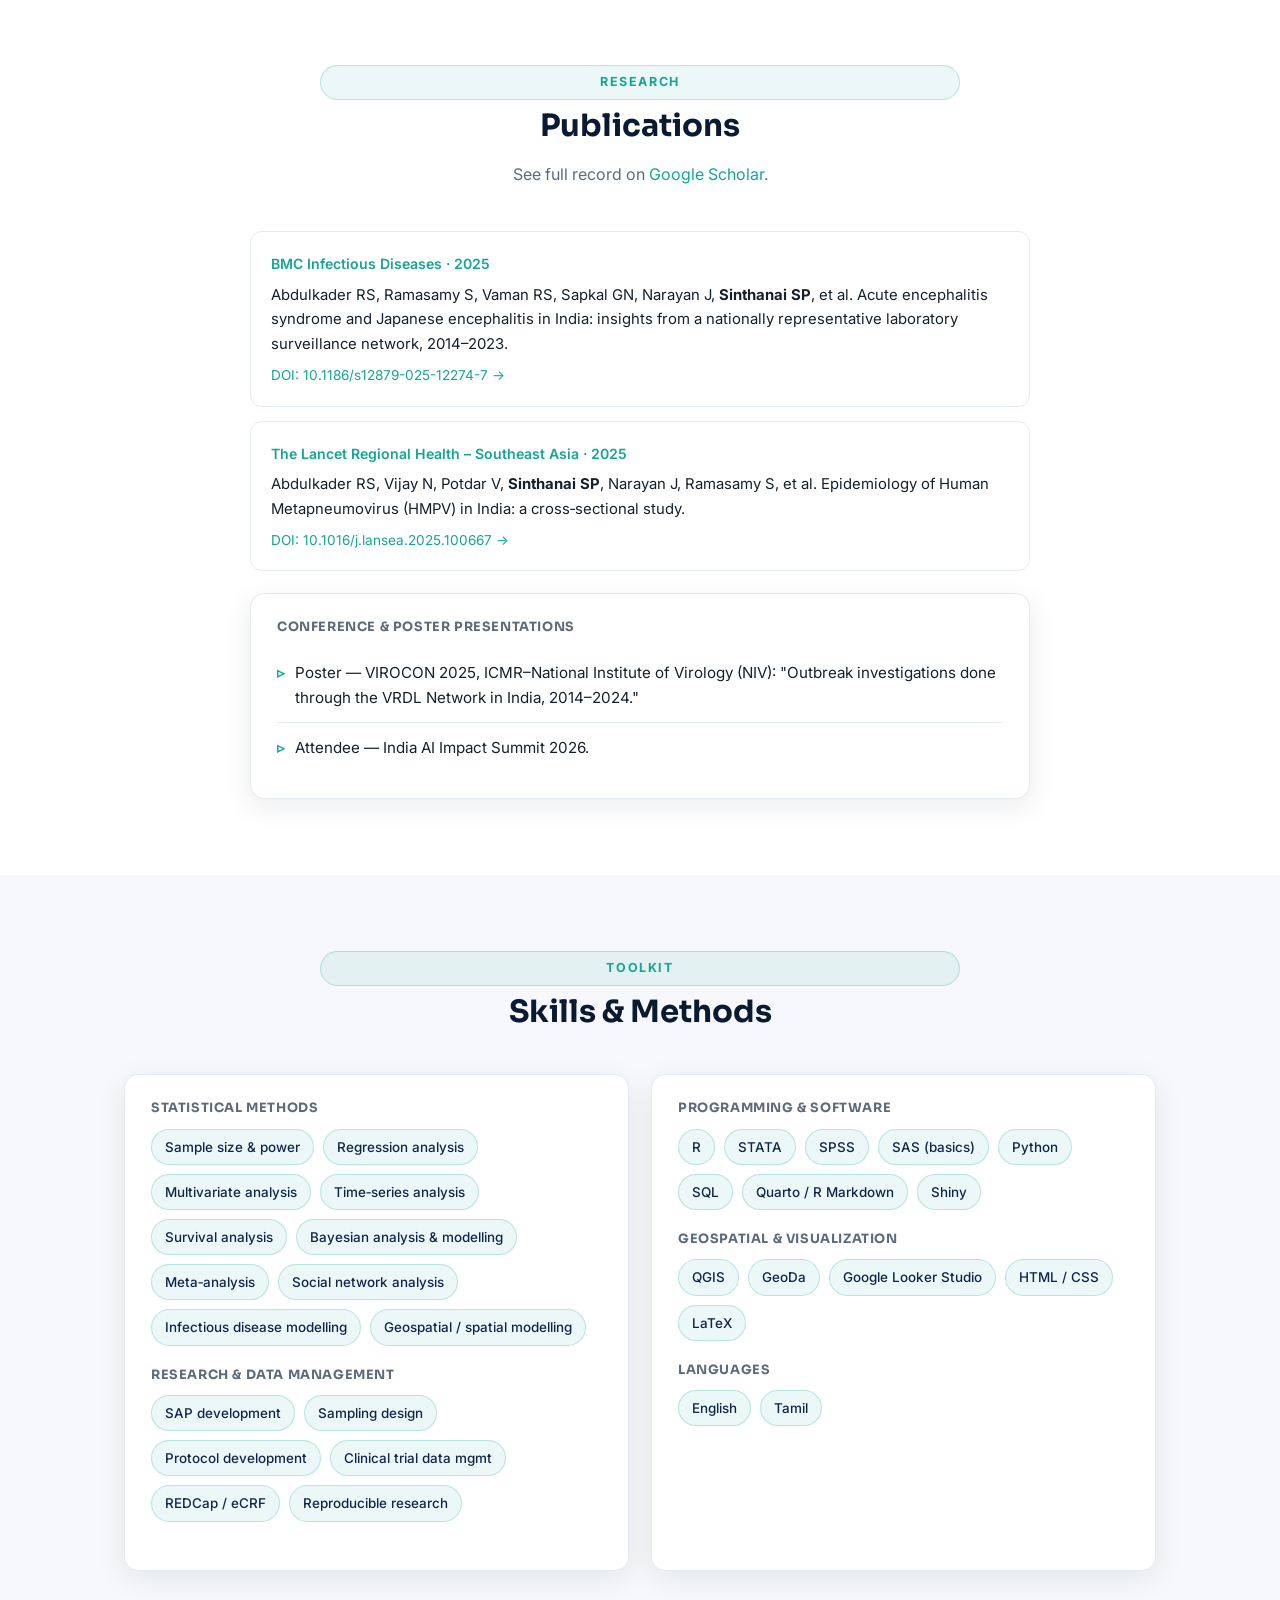
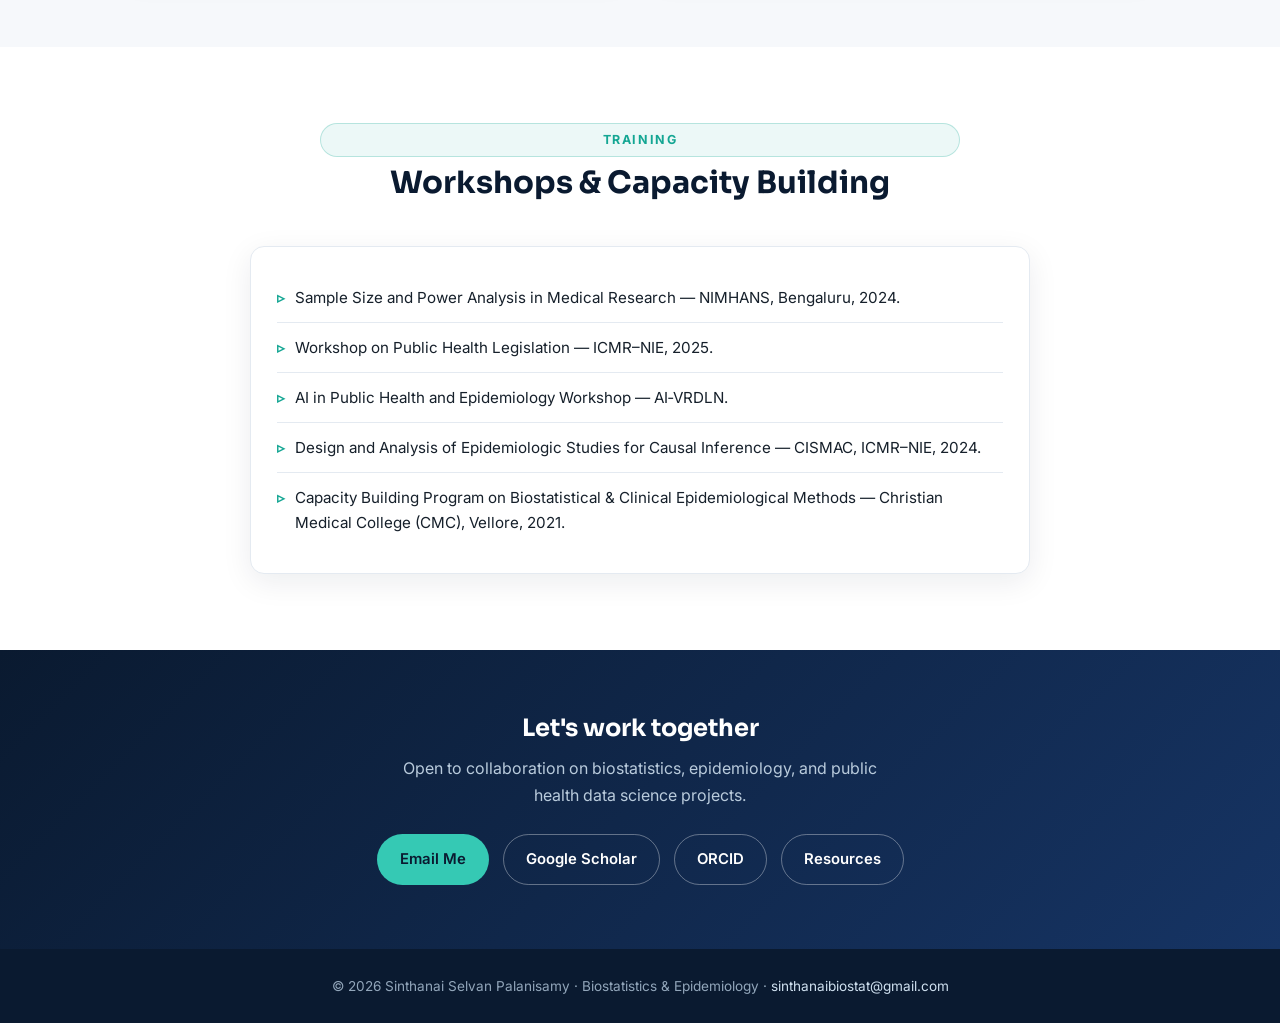
==== commit 20d903ad: "Add gallery page with workshop photos" ====
--- a/index.html
+++ b/index.html
@@ -22,6 +22,7 @@
       <li><a href="index.html#about">About</a></li>
       <li><a href="index.html#experience">Experience</a></li>
       <li><a href="index.html#publications">Publications</a></li>
+      <li><a href="gallery.html">Gallery</a></li>
       <li><a href="resources.html">Resources</a></li>
       <li><a href="assets/cv/Sinthanai_Selvan_CV.pdf" class="cta" target="_blank" rel="noopener">Résumé / CV</a></li>
     </ul>
--- a/assets/css/style.css
+++ b/assets/css/style.css
@@ -516,6 +516,68 @@
   font-size: .85rem;
 }
 
+/* ---------- Gallery ---------- */
+.gallery-grid {
+  display: grid;
+  grid-template-columns: repeat(auto-fill, minmax(300px, 1fr));
+  gap: 26px;
+}
+
+.gallery-card {
+  background: var(--surface);
+  border: 1px solid var(--border);
+  border-radius: var(--radius);
+  overflow: hidden;
+  box-shadow: var(--shadow);
+  display: flex;
+  flex-direction: column;
+}
+
+.gallery-card .photo-wrap {
+  position: relative;
+  width: 100%;
+  aspect-ratio: 3 / 2;
+  overflow: hidden;
+  background: var(--bg);
+}
+
+.gallery-card img {
+  width: 100%;
+  height: 100%;
+  object-fit: cover;
+  transition: transform .35s ease;
+}
+
+.gallery-card:hover img { transform: scale(1.04); }
+
+.gallery-card .moment {
+  padding: 20px 22px 22px;
+}
+
+.gallery-card h3 {
+  font-size: 1.02rem;
+  margin-bottom: 8px;
+}
+
+.gallery-card .meta {
+  display: flex;
+  flex-wrap: wrap;
+  gap: 8px 16px;
+  font-size: .84rem;
+  color: var(--muted);
+  margin: 0;
+}
+
+.gallery-card .meta span {
+  display: inline-flex;
+  align-items: center;
+  gap: 5px;
+}
+
+.gallery-card .meta .ico {
+  color: var(--teal-500);
+}
+
 /* ---------- Tool panels (calculators) ---------- */
 .tool-tabs {
   display: flex;
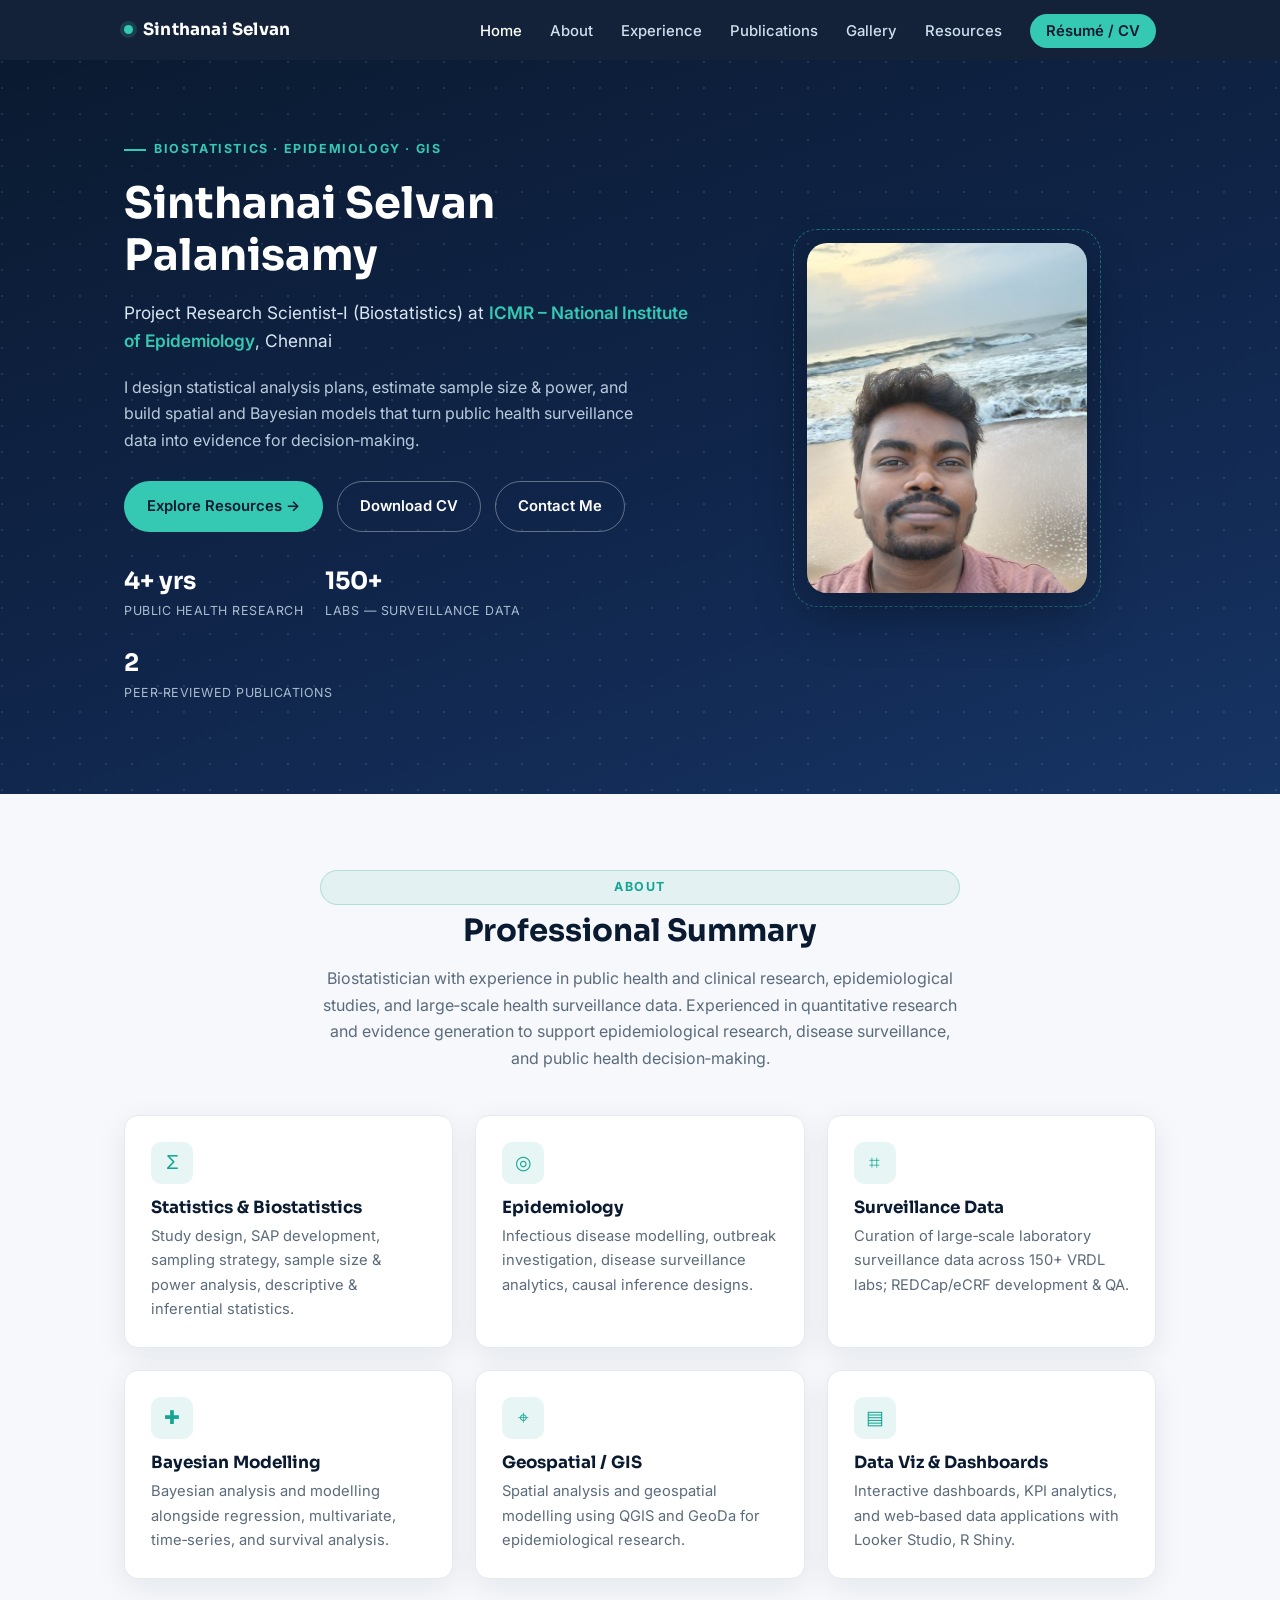
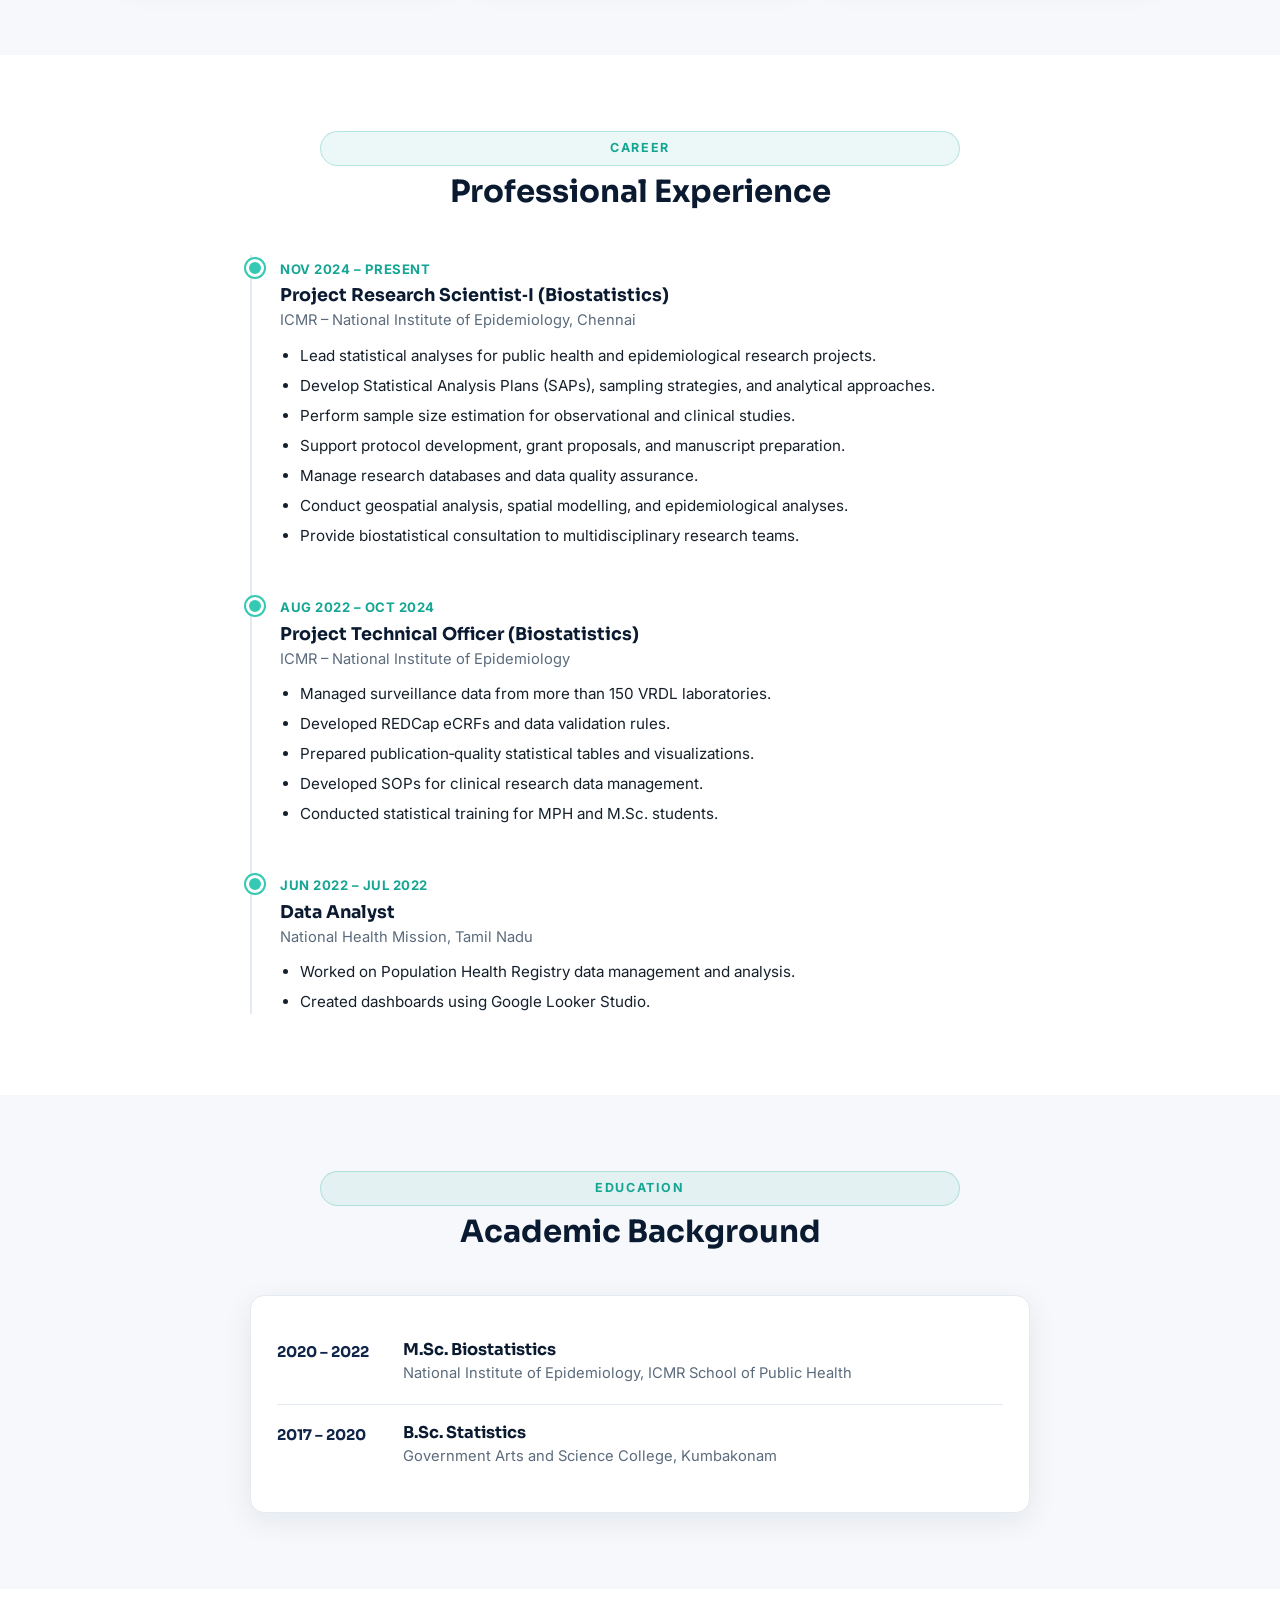
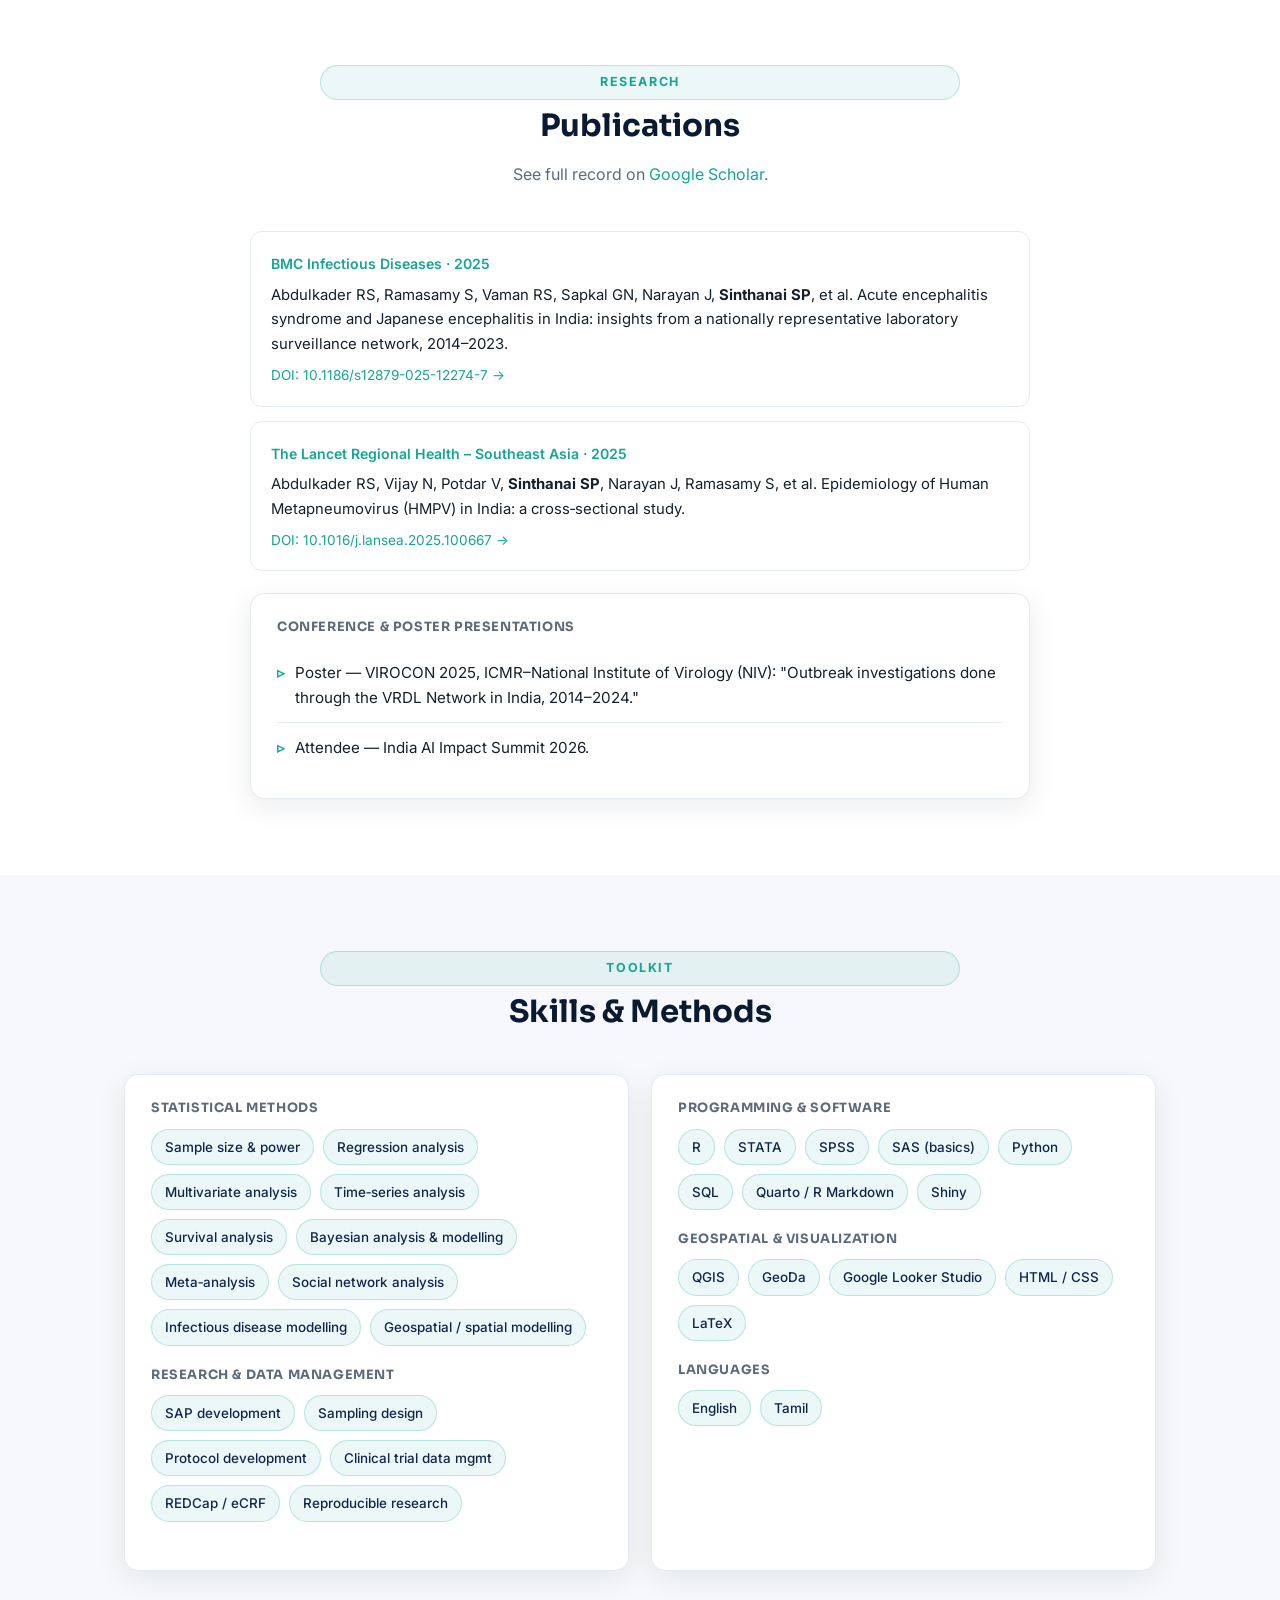
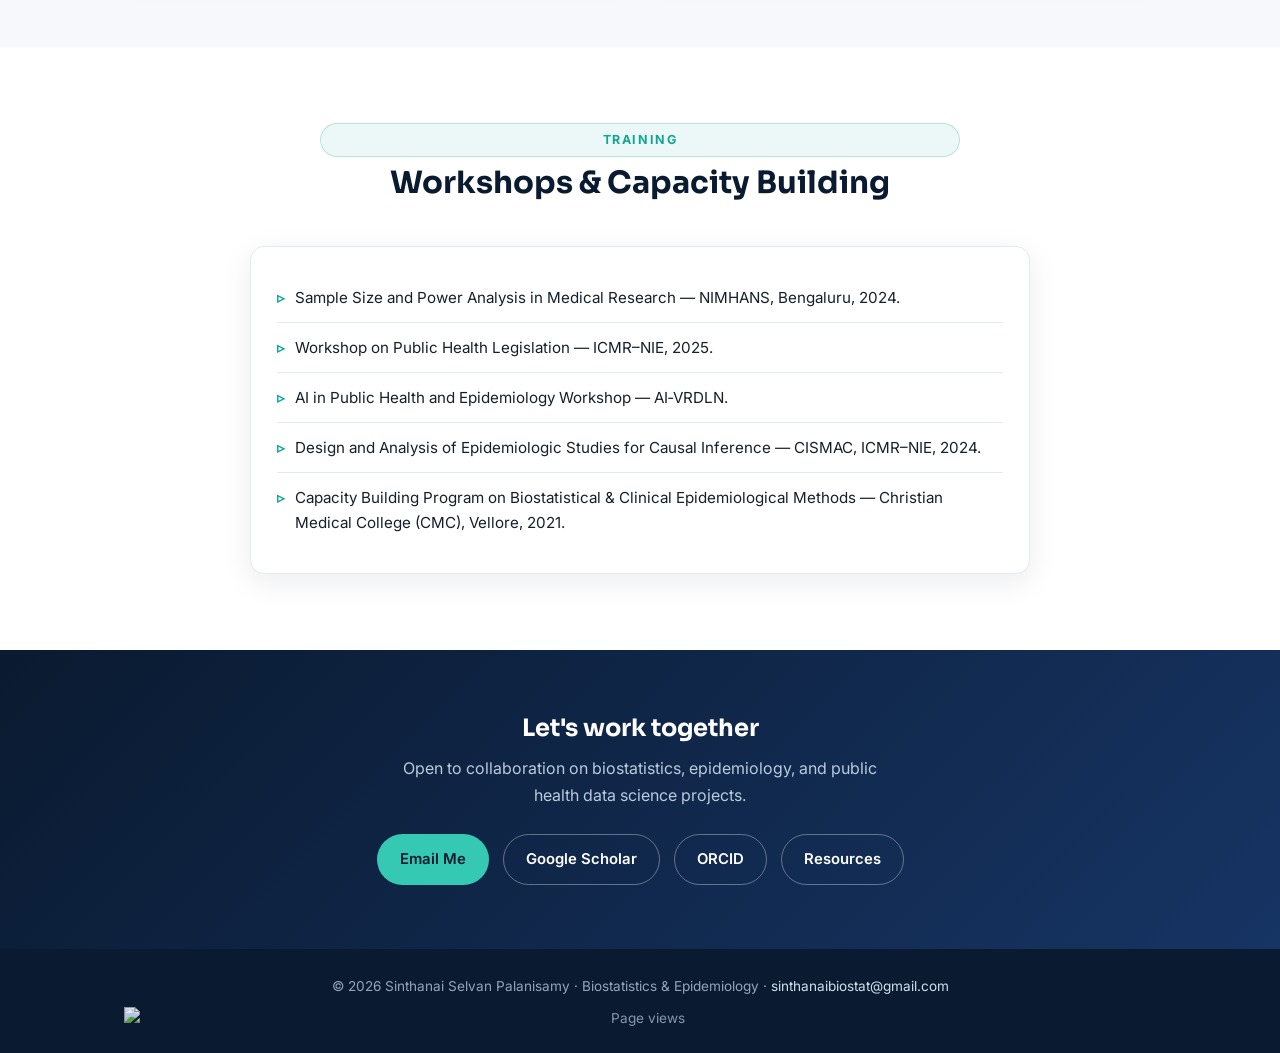
==== commit fe4036de: "Add visitor counter" ====
--- a/index.html
+++ b/index.html
@@ -308,6 +308,7 @@
   <div class="container">
     &copy; <span id="year"></span> Sinthanai Selvan Palanisamy · Biostatistics &amp; Epidemiology ·
     <a href="mailto:sinthanaibiostat@gmail.com">sinthanaibiostat@gmail.com</a>
+    <img class="visitor-badge" src="https://hits.sh/sinthanai-selvan-portfolio.svg?style=flat-square&label=page%20views&color=14a693" alt="Page views">
   </div>
 </footer>
 
--- a/assets/css/style.css
+++ b/assets/css/style.css
@@ -445,6 +445,13 @@
 }
 .site-footer a { color: #cfe0ef; }
 
+.visitor-badge {
+  display: block;
+  margin: 10px auto 0;
+  height: 20px;
+  opacity: .9;
+}
+
 /* ---------- Resources page ---------- */
 .resource-hero {
   background: linear-gradient(160deg, var(--navy-900), var(--navy-700));
